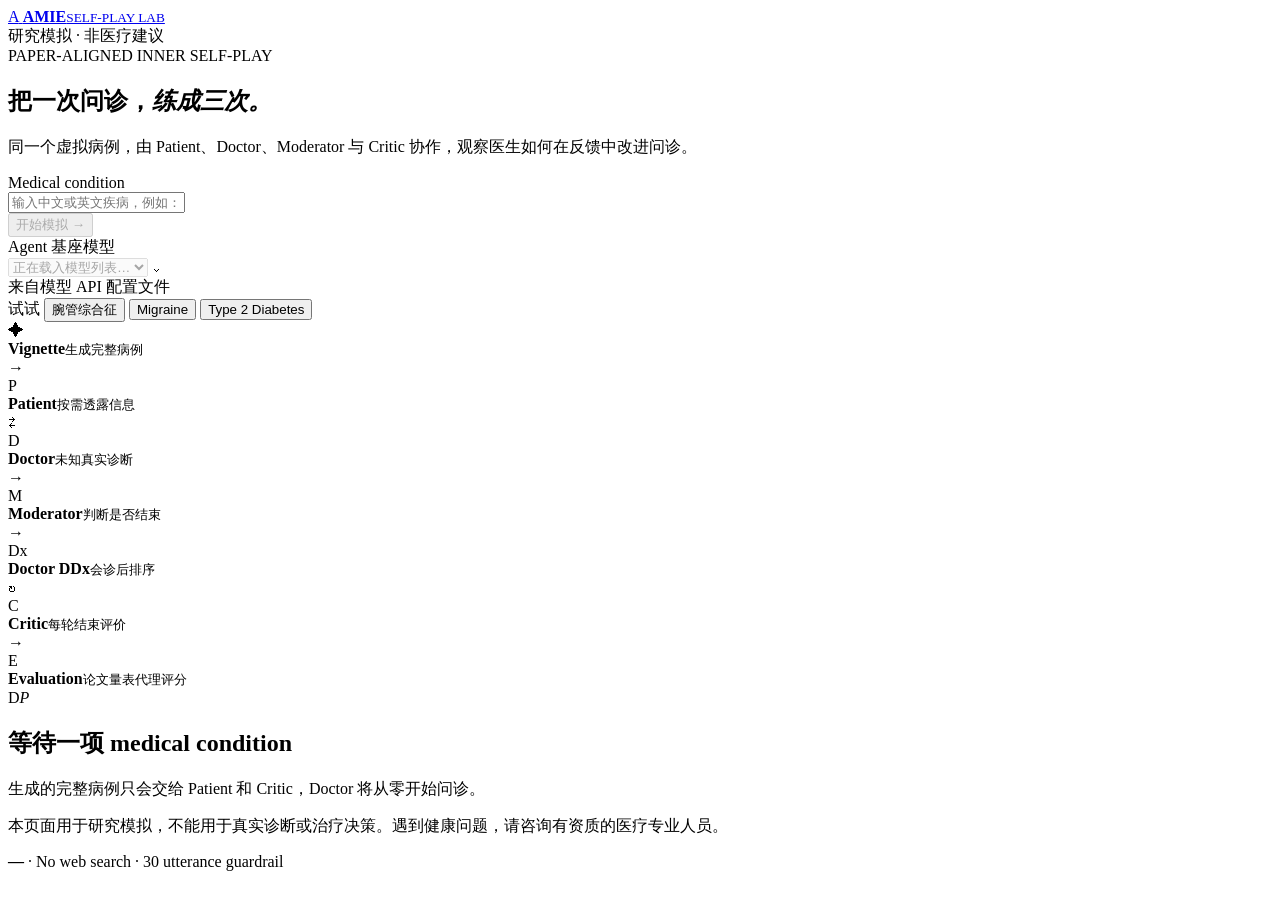
==== src/amie_self_play/static/index.html @ fa4040c3 "Initial open-source AMIE self-play prototype" ====
<!doctype html>
<html lang="zh-CN">
  <head>
    <meta charset="utf-8" />
    <meta name="viewport" content="width=device-width, initial-scale=1" />
    <meta name="description" content="论文对齐版医疗对话 self-play 研究原型" />
    <title>AMIE Self-play Lab</title>
    <link rel="stylesheet" href="/static/styles.css" />
  </head>
  <body>
    <div class="page-glow glow-one"></div>
    <div class="page-glow glow-two"></div>
    <main class="shell">
      <header class="topbar">
        <a class="brand" href="/" aria-label="AMIE Self-play Lab 首页">
          <span class="brand-mark">A</span>
          <span><b>AMIE</b><small>SELF-PLAY LAB</small></span>
        </a>
        <div class="research-badge"><span></span> 研究模拟 · 非医疗建议</div>
      </header>

      <section class="hero">
        <div class="eyebrow">PAPER-ALIGNED INNER SELF-PLAY</div>
        <h1>把一次问诊，<em>练成三次。</em></h1>
        <p>同一个虚拟病例，由 Patient、Doctor、Moderator 与 Critic 协作，观察医生如何在反馈中改进问诊。</p>

        <div class="launch-card">
          <label for="condition">Medical condition</label>
          <div class="input-row">
            <div class="autocomplete">
              <input id="condition" type="text" autocomplete="off" placeholder="输入中文或英文疾病，例如：腕管综合征" />
              <div id="suggestions" class="suggestions" role="listbox" hidden></div>
            </div>
            <button id="startButton" class="primary-button" disabled>开始模拟 <span>→</span></button>
          </div>
          <div class="model-config">
            <label for="modelSelect">Agent 基座模型</label>
            <div class="model-select-wrap">
              <select id="modelSelect" disabled>
                <option>正在载入模型列表…</option>
              </select>
              <span class="select-chevron">⌄</span>
            </div>
            <span id="modelMeta" class="model-meta">来自模型 API 配置文件</span>
          </div>
          <div class="quick-picks">
            <span>试试</span>
            <button data-condition="腕管综合征">腕管综合征</button>
            <button data-condition="Migraine">Migraine</button>
            <button data-condition="Type 2 Diabetes">Type 2 Diabetes</button>
          </div>
        </div>
      </section>

      <section class="workflow-card" aria-label="Self-play workflow">
        <div class="flow-node" data-flow="vignette"><span class="node-icon">✦</span><div><b>Vignette</b><small>生成完整病例</small></div></div>
        <span class="flow-arrow">→</span>
        <div class="flow-node" data-flow="patient"><span class="node-icon patient-icon">P</span><div><b>Patient</b><small>按需透露信息</small></div></div>
        <span class="flow-arrow double">⇄</span>
        <div class="flow-node" data-flow="doctor"><span class="node-icon doctor-icon">D</span><div><b>Doctor</b><small>未知真实诊断</small></div></div>
        <span class="flow-arrow">→</span>
        <div class="flow-node" data-flow="moderator"><span class="node-icon moderator-icon">M</span><div><b>Moderator</b><small>判断是否结束</small></div></div>
        <span class="flow-arrow">→</span>
        <div class="flow-node" data-flow="ddx"><span class="node-icon ddx-icon">Dx</span><div><b>Doctor DDx</b><small>会诊后排序</small></div></div>
        <span class="flow-arrow loop">↻</span>
        <div class="flow-node" data-flow="critic"><span class="node-icon critic-icon">C</span><div><b>Critic</b><small>每轮结束评价</small></div></div>
        <span class="flow-arrow">→</span>
        <div class="flow-node" data-flow="evaluation"><span class="node-icon evaluation-icon">E</span><div><b>Evaluation</b><small>论文量表代理评分</small></div></div>
      </section>

      <section id="workspace" class="workspace is-empty">
        <div id="emptyState" class="empty-state">
          <div class="empty-orbit"><span>D</span><i>P</i></div>
          <h2>等待一项 medical condition</h2>
          <p>生成的完整病例只会交给 Patient 和 Critic，Doctor 将从零开始问诊。</p>
        </div>

        <div id="simulationView" class="simulation-view" hidden>
          <div class="status-strip">
            <div class="live-status"><span id="liveDot" class="live-dot"></span><b id="phaseLabel">准备中</b></div>
            <div class="status-item"><small>ROUND</small><strong id="roundLabel">1 / 3</strong></div>
            <div class="status-item model-status"><small>MODEL</small><strong id="modelLabel">—</strong></div>
            <div class="status-item"><small>ELAPSED</small><strong id="elapsedLabel">00:00</strong></div>
            <div class="status-actions">
              <button id="stopButton" class="ghost-button">停止</button>
              <button id="restartButton" class="ghost-button">重新开始</button>
            </div>
          </div>

          <div class="round-tabs" id="roundTabs" role="tablist">
            <button class="round-tab active" data-round="1" role="tab">Round 1 <span>Baseline</span></button>
            <button class="round-tab" data-round="2" role="tab" disabled>Round 2 <span>Critic 1</span></button>
            <button class="round-tab" data-round="3" role="tab" disabled>Round 3 <span>Critic 2</span></button>
          </div>

          <div class="content-grid">
            <aside class="vignette-panel panel">
              <div class="panel-heading">
                <div><span class="section-kicker">CASE FILE</span><h2>Vignette</h2></div>
                <span class="private-tag">Doctor 不可见</span>
              </div>
              <div id="vignetteSkeleton" class="skeleton-list">
                <i></i><i></i><i></i><i></i><i></i>
              </div>
              <div id="vignetteContent" class="vignette-content" hidden></div>
            </aside>

            <section class="dialogue-panel panel">
              <div class="panel-heading dialogue-heading">
                <div><span class="section-kicker">SIMULATED CONSULTATION</span><h2 id="dialogueTitle">Round 1 对话</h2></div>
                <span id="utteranceCount" class="utterance-count">0 / 30</span>
              </div>
              <div id="dialogueTimeline" class="dialogue-timeline"></div>
              <div id="typingIndicator" class="typing-indicator" hidden><span></span><span></span><span></span><em>正在生成</em></div>
              <div id="moderatorCard" class="moderator-card" hidden></div>
              <div id="criticCard" class="critic-card" hidden></div>
            </section>

            <aside class="ddx-panel panel">
              <div class="panel-heading ddx-heading">
                <div><span class="section-kicker">POST-CONSULTATION</span><h2>Doctor DDx</h2></div>
                <span class="private-tag">仅基于对话</span>
              </div>
              <div id="ddxEmpty" class="ddx-empty">
                <span>Dx</span>
                <p>本轮对话结束后生成</p>
                <small>按可能性排序 · 3–10 项</small>
              </div>
              <div id="ddxSkeleton" class="ddx-skeleton" hidden>
                <i></i><i></i><i></i><i></i>
              </div>
              <ol id="ddxList" class="ddx-list" hidden></ol>
            </aside>
          </div>

          <section id="evaluationPanel" class="evaluation-panel panel" aria-labelledby="evaluationTitle">
            <div class="evaluation-heading">
              <div>
                <span class="section-kicker">PAPER-ALIGNED RUBRICS</span>
                <h2 id="evaluationTitle">Evaluation</h2>
              </div>
              <div class="proxy-note">
                <b>Model-based proxy</b>
                <span>不能替代真实患者或专科医生评价</span>
              </div>
            </div>

            <div id="evaluationEmpty" class="evaluation-empty">
              <span>E</span>
              <div><b>等待本轮评价</b><small>DDx 与 Critic 完成后自动开始</small></div>
            </div>

            <div id="evaluationSkeleton" class="evaluation-skeleton" hidden aria-label="Evaluation 正在生成">
              <div class="skeleton-summary"><i></i><i></i><i></i><i></i></div>
              <div class="skeleton-lines"><i></i><i></i><i></i></div>
            </div>

            <div id="evaluationContent" class="evaluation-content" hidden>
              <div class="evaluation-status-row">
                <div><small>ROUND STATUS</small><b id="evaluationStatus">Complete</b></div>
                <span id="evaluationCoverage">4 / 4 groups</span>
              </div>

              <div id="evaluationErrors" class="evaluation-errors" hidden></div>

              <section class="evaluation-summary" aria-labelledby="evaluationSummaryTitle">
                <div class="summary-title">
                  <div><span class="section-kicker">AT A GLANCE</span><h3 id="evaluationSummaryTitle">本轮评分摘要</h3></div>
                  <small>单病例二元命中，不是跨病例 accuracy 百分比</small>
                </div>
                <div class="summary-grid">
                  <div class="accuracy-summary-block">
                    <h4>Diagnostic Accuracy</h4>
                    <div id="topKMatrix" class="topk-matrix"></div>
                  </div>
                  <div class="distribution-summary-block">
                    <h4>Rating Distribution</h4>
                    <div id="distributionGrid" class="distribution-grid"></div>
                  </div>
                </div>
              </section>

              <div class="evaluation-tabs" role="tablist" aria-label="Evaluation result views">
                <button class="evaluation-tab active" data-evaluation-tab="accuracy" role="tab" aria-selected="true">Accuracy</button>
                <button class="evaluation-tab" data-evaluation-tab="patient_actor" role="tab" aria-selected="false">Patient Actor</button>
                <button class="evaluation-tab" data-evaluation-tab="specialist" role="tab" aria-selected="false">Specialist</button>
                <button class="evaluation-tab" data-evaluation-tab="auto_paces" role="tab" aria-selected="false">Auto PACES</button>
              </div>

              <div class="evaluation-tab-panels">
                <section id="accuracyEvaluation" class="evaluation-tab-panel" data-evaluation-panel="accuracy"></section>
                <section id="patientActorEvaluation" class="evaluation-tab-panel" data-evaluation-panel="patient_actor" hidden></section>
                <section id="specialistEvaluation" class="evaluation-tab-panel" data-evaluation-panel="specialist" hidden></section>
                <section id="autoPacesEvaluation" class="evaluation-tab-panel" data-evaluation-panel="auto_paces" hidden></section>
              </div>
            </div>

            <div id="roundActions" class="round-actions evaluation-actions" hidden>
              <button id="refineButton" class="primary-button refine-button">根据 Critic 生成下一轮 <span>→</span></button>
              <p>评分不会反馈给下一轮 Doctor；下一轮只吸收 Critic。</p>
            </div>
          </section>
        </div>
      </section>

      <footer>
        <p>本页面用于研究模拟，不能用于真实诊断或治疗决策。遇到健康问题，请咨询有资质的医疗专业人员。</p>
        <span><b id="footerModel">—</b> · No web search · 30 utterance guardrail</span>
      </footer>
    </main>

    <div id="toast" class="toast" role="status" hidden></div>
    <script src="/static/app.js" defer></script>
  </body>
</html>
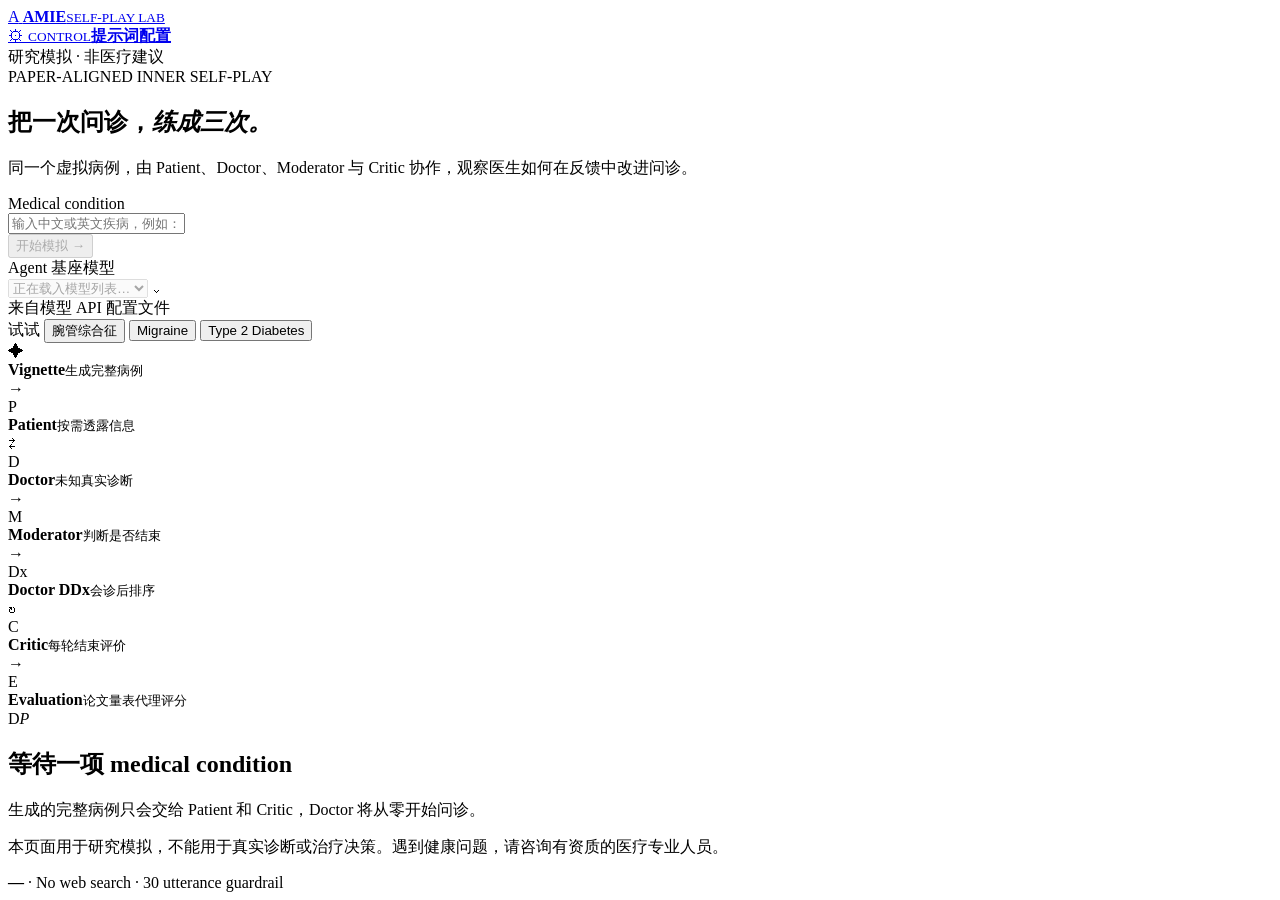
==== commit da87000c: "feat: add prompt configuration management Move agent prompts into TOML configuration and add a prote" ====
--- a/src/amie_self_play/static/index.html
+++ b/src/amie_self_play/static/index.html
@@ -5,7 +5,7 @@
     <meta name="viewport" content="width=device-width, initial-scale=1" />
     <meta name="description" content="论文对齐版医疗对话 self-play 研究原型" />
     <title>AMIE Self-play Lab</title>
-    <link rel="stylesheet" href="/static/styles.css" />
+    <link rel="stylesheet" href="/static/styles.css?v=20260722-2" />
   </head>
   <body>
     <div class="page-glow glow-one"></div>
@@ -16,7 +16,13 @@
           <span class="brand-mark">A</span>
           <span><b>AMIE</b><small>SELF-PLAY LAB</small></span>
         </a>
-        <div class="research-badge"><span></span> 研究模拟 · 非医疗建议</div>
+        <div class="topbar-actions">
+          <a class="admin-link prompt-link" href="/admin/prompts">
+            <span class="admin-link-icon" aria-hidden="true">⚙</span>
+            <span class="admin-link-copy"><small>CONTROL</small><b>提示词配置</b></span>
+          </a>
+          <div class="research-badge"><span></span> 研究模拟 · 非医疗建议</div>
+        </div>
       </header>
 
       <section class="hero">
@@ -210,6 +216,6 @@
     </main>
 
     <div id="toast" class="toast" role="status" hidden></div>
-    <script src="/static/app.js" defer></script>
+    <script src="/static/app.js?v=20260722-2" defer></script>
   </body>
 </html>
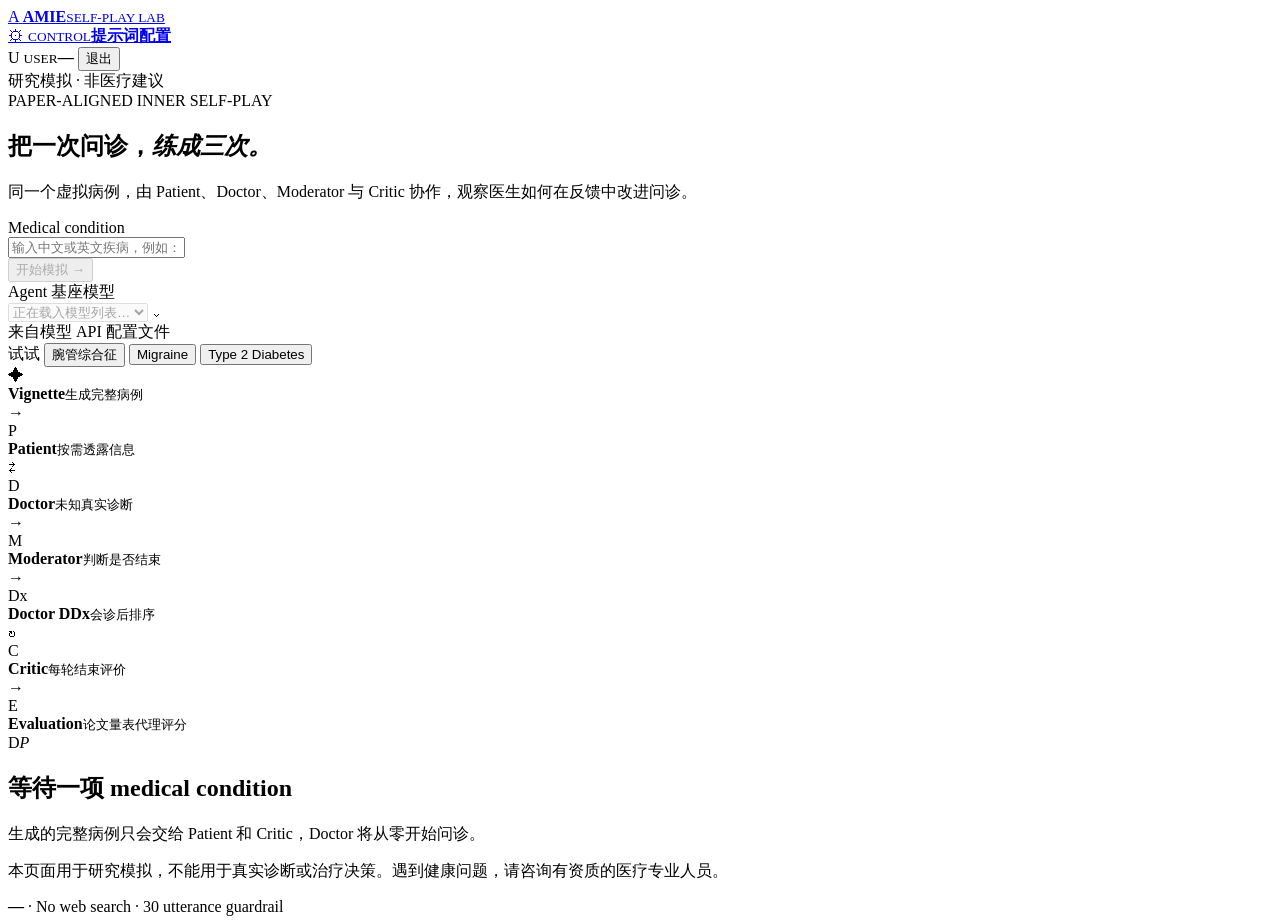
==== commit 70c9ee57: "feat: add per-user authentication and prompt configs" ====
--- a/src/amie_self_play/static/index.html
+++ b/src/amie_self_play/static/index.html
@@ -5,7 +5,7 @@
     <meta name="viewport" content="width=device-width, initial-scale=1" />
     <meta name="description" content="论文对齐版医疗对话 self-play 研究原型" />
     <title>AMIE Self-play Lab</title>
-    <link rel="stylesheet" href="/static/styles.css?v=20260722-2" />
+    <link rel="stylesheet" href="/static/styles.css?v=20260722-4" />
   </head>
   <body>
     <div class="page-glow glow-one"></div>
@@ -21,6 +21,11 @@
             <span class="admin-link-icon" aria-hidden="true">⚙</span>
             <span class="admin-link-copy"><small>CONTROL</small><b>提示词配置</b></span>
           </a>
+          <div class="account-control">
+            <span id="accountInitial" class="account-initial">U</span>
+            <span class="account-copy"><small>USER</small><b id="accountName">—</b></span>
+            <button id="logoutButton" type="button" title="退出登录">退出</button>
+          </div>
           <div class="research-badge"><span></span> 研究模拟 · 非医疗建议</div>
         </div>
       </header>
@@ -216,6 +221,6 @@
     </main>
 
     <div id="toast" class="toast" role="status" hidden></div>
-    <script src="/static/app.js?v=20260722-2" defer></script>
+    <script src="/static/app.js?v=20260722-4" defer></script>
   </body>
 </html>
